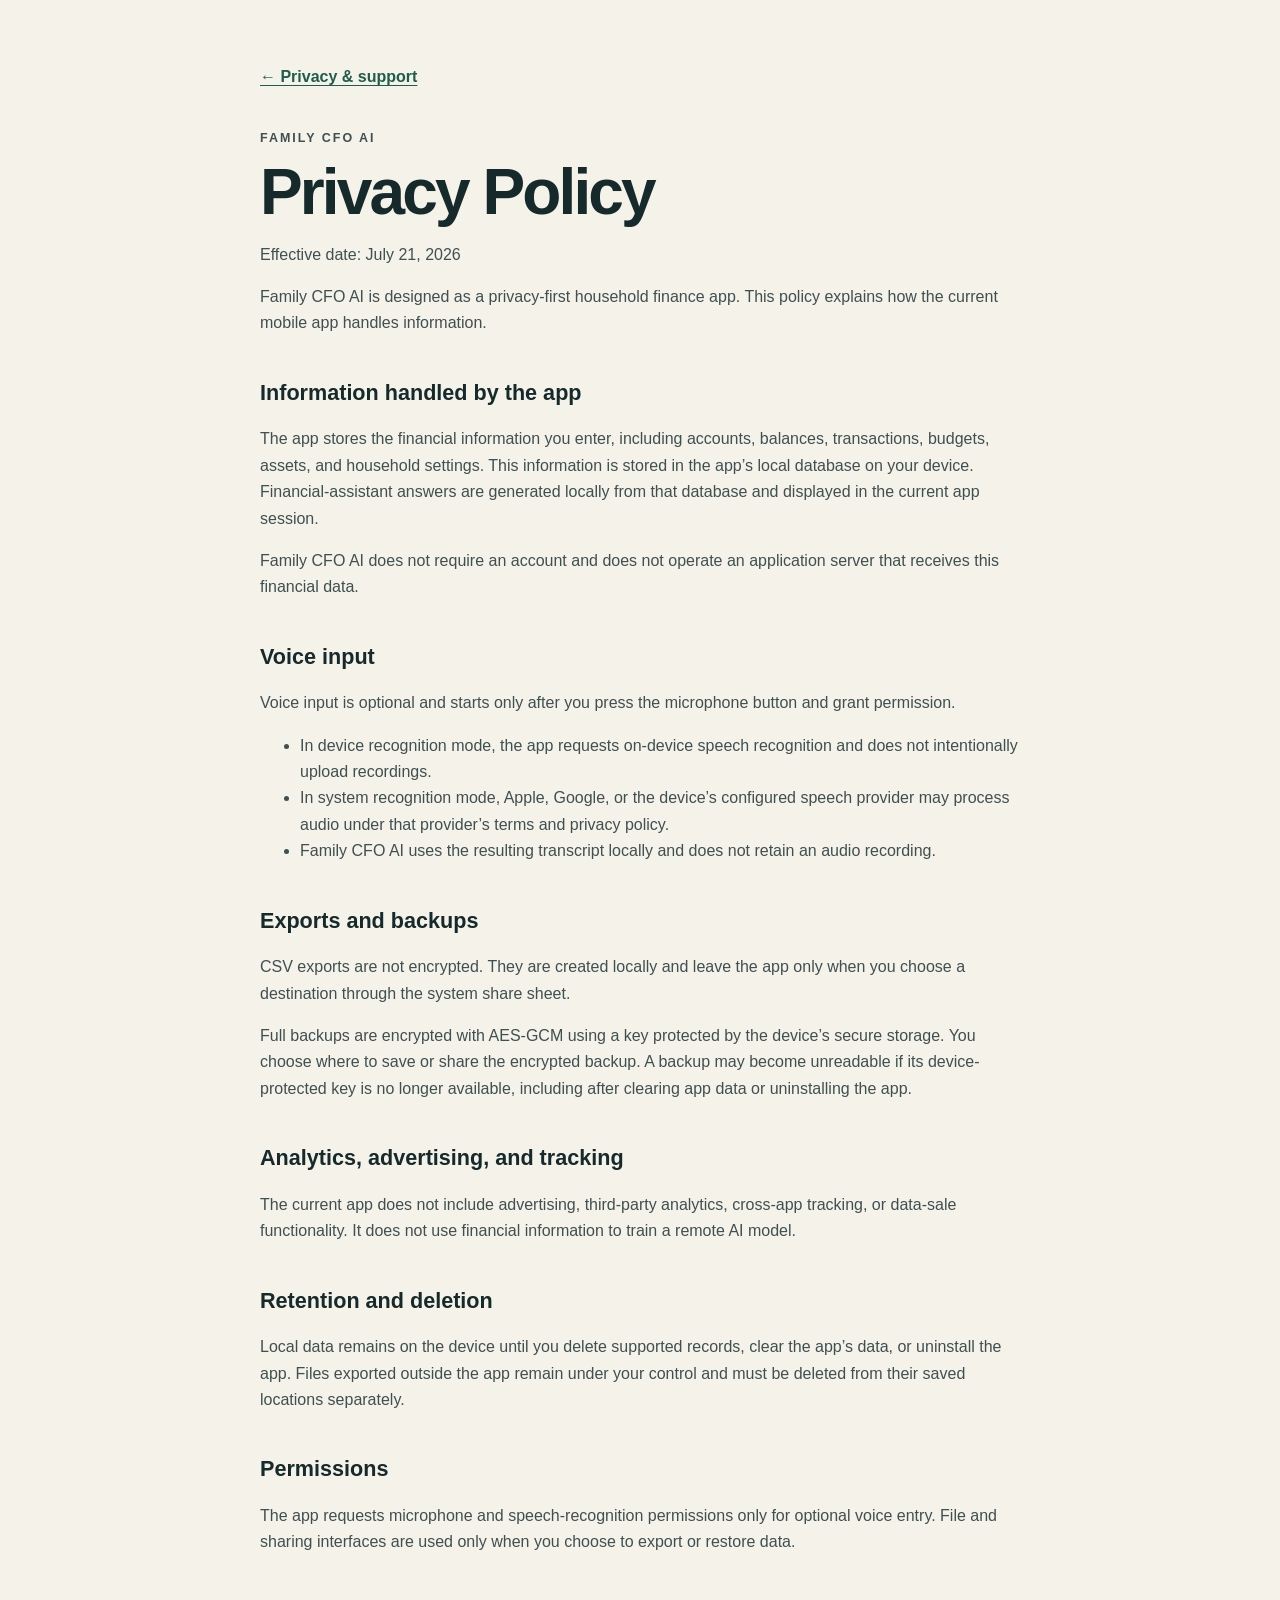
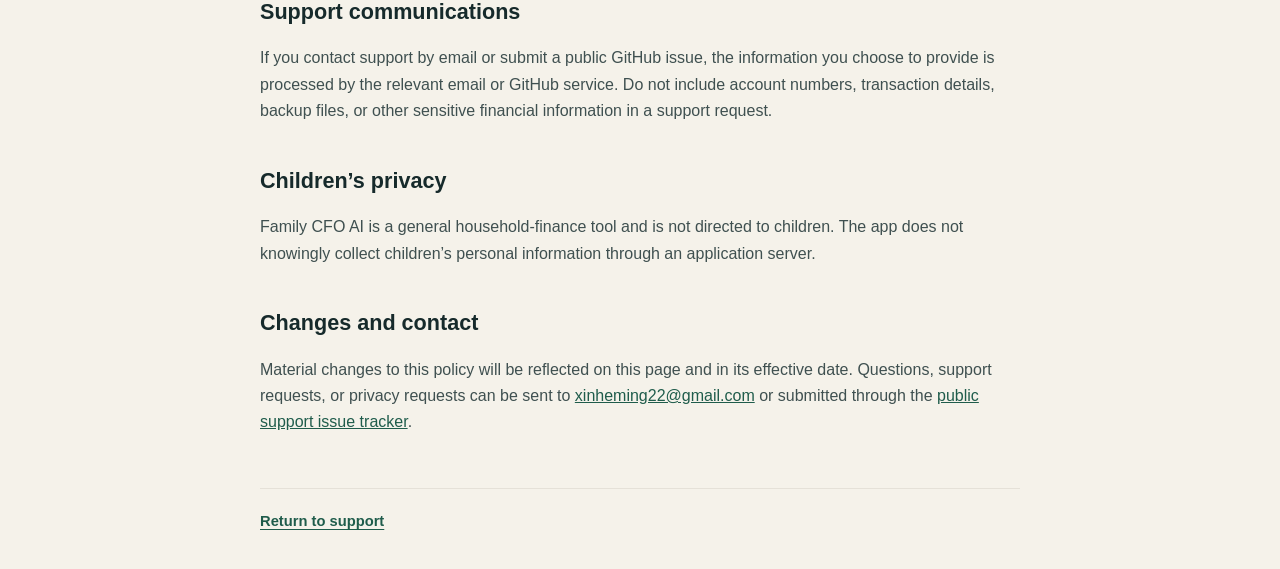
==== privacy-policy.html @ 0508a70f "Publish privacy and support site" ====
<!doctype html>
<html lang="en">
  <head>
    <meta charset="utf-8" />
    <meta name="viewport" content="width=device-width, initial-scale=1" />
    <meta name="description" content="Privacy policy for the Family CFO AI mobile app." />
    <title>Privacy Policy — Family CFO AI</title>
    <link rel="stylesheet" href="./styles.css" />
  </head>
  <body>
    <main class="shell policy">
      <nav><a class="text-link" href="./">← Privacy & support</a></nav>
      <p class="eyebrow">FAMILY CFO AI</p>
      <h1>Privacy Policy</h1>
      <p class="effective">Effective date: July 21, 2026</p>

      <p>Family CFO AI is designed as a privacy-first household finance app. This policy explains how the current mobile app handles information.</p>

      <h2>Information handled by the app</h2>
      <p>The app stores the financial information you enter, including accounts, balances, transactions, budgets, assets, and household settings. This information is stored in the app’s local database on your device. Financial-assistant answers are generated locally from that database and displayed in the current app session.</p>
      <p>Family CFO AI does not require an account and does not operate an application server that receives this financial data.</p>

      <h2>Voice input</h2>
      <p>Voice input is optional and starts only after you press the microphone button and grant permission.</p>
      <ul>
        <li>In device recognition mode, the app requests on-device speech recognition and does not intentionally upload recordings.</li>
        <li>In system recognition mode, Apple, Google, or the device’s configured speech provider may process audio under that provider’s terms and privacy policy.</li>
        <li>Family CFO AI uses the resulting transcript locally and does not retain an audio recording.</li>
      </ul>

      <h2>Exports and backups</h2>
      <p>CSV exports are not encrypted. They are created locally and leave the app only when you choose a destination through the system share sheet.</p>
      <p>Full backups are encrypted with AES-GCM using a key protected by the device’s secure storage. You choose where to save or share the encrypted backup. A backup may become unreadable if its device-protected key is no longer available, including after clearing app data or uninstalling the app.</p>

      <h2>Analytics, advertising, and tracking</h2>
      <p>The current app does not include advertising, third-party analytics, cross-app tracking, or data-sale functionality. It does not use financial information to train a remote AI model.</p>

      <h2>Retention and deletion</h2>
      <p>Local data remains on the device until you delete supported records, clear the app’s data, or uninstall the app. Files exported outside the app remain under your control and must be deleted from their saved locations separately.</p>

      <h2>Permissions</h2>
      <p>The app requests microphone and speech-recognition permissions only for optional voice entry. File and sharing interfaces are used only when you choose to export or restore data.</p>

      <h2>Support communications</h2>
      <p>If you contact support by email or submit a public GitHub issue, the information you choose to provide is processed by the relevant email or GitHub service. Do not include account numbers, transaction details, backup files, or other sensitive financial information in a support request.</p>

      <h2>Children’s privacy</h2>
      <p>Family CFO AI is a general household-finance tool and is not directed to children. The app does not knowingly collect children’s personal information through an application server.</p>

      <h2>Changes and contact</h2>
      <p>Material changes to this policy will be reflected on this page and in its effective date. Questions, support requests, or privacy requests can be sent to <a href="mailto:xinheming22@gmail.com">xinheming22@gmail.com</a> or submitted through the <a href="https://github.com/Xinlucy391/Family_CFO_AI_Support/issues">public support issue tracker</a>.</p>

      <footer>
        <a class="text-link" href="./">Return to support</a>
      </footer>
    </main>
  </body>
</html>
---- styles.css ----
:root {
  color-scheme: light;
  --ink: #162a2b;
  --muted: #647475;
  --cream: #f5f2ea;
  --card: #fffefa;
  --green: #1f5c4b;
  --mint: #dcebe4;
  --line: #e5e1d8;
}

* { box-sizing: border-box; }

body {
  margin: 0;
  background: var(--cream);
  color: var(--ink);
  font-family: -apple-system, BlinkMacSystemFont, "Segoe UI", sans-serif;
  line-height: 1.65;
}

a { color: var(--green); }

.shell {
  width: min(920px, calc(100% - 32px));
  margin: 0 auto;
  padding: 64px 0 36px;
}

.hero { max-width: 680px; margin-bottom: 36px; }
.eyebrow { margin: 0 0 10px; color: var(--green); font-size: 0.78rem; font-weight: 800; letter-spacing: 0.16em; }
h1 { margin: 0; font-size: clamp(2.3rem, 7vw, 4.8rem); line-height: 1.04; letter-spacing: -0.045em; }
.lede { max-width: 620px; color: var(--muted); font-size: 1.15rem; }

.card-grid { display: grid; grid-template-columns: repeat(2, minmax(0, 1fr)); gap: 18px; }
.card { display: flex; min-height: 320px; flex-direction: column; padding: 28px; border: 1px solid var(--line); border-radius: 24px; background: var(--card); }
.card-icon { display: grid; width: 42px; height: 42px; margin: 0; place-items: center; border-radius: 14px; background: var(--mint); color: var(--green); font-weight: 900; }
.card h2 { margin: 22px 0 4px; font-size: 1.45rem; }
.card p:not(.card-icon) { color: var(--muted); }
.actions { display: flex; margin-top: auto; flex-direction: column; align-items: flex-start; gap: 14px; }
.button { display: inline-block; margin-top: auto; padding: 11px 16px; border-radius: 12px; background: var(--green); color: white; font-weight: 750; text-decoration: none; }
.actions .button { margin-top: 0; }
.text-link { font-weight: 700; text-underline-offset: 3px; }

.policy { max-width: 760px; }
.policy nav { margin-bottom: 38px; }
.policy h1 { font-size: clamp(2.25rem, 7vw, 4rem); }
.policy h2 { margin: 38px 0 8px; font-size: 1.35rem; }
.policy p, .policy li { color: #3f5050; }
.effective { color: var(--muted); }
footer { margin-top: 52px; padding-top: 20px; border-top: 1px solid var(--line); color: var(--muted); font-size: 0.92rem; }

@media (max-width: 680px) {
  .shell { padding-top: 38px; }
  .card-grid { grid-template-columns: 1fr; }
  .card { min-height: 280px; }
}
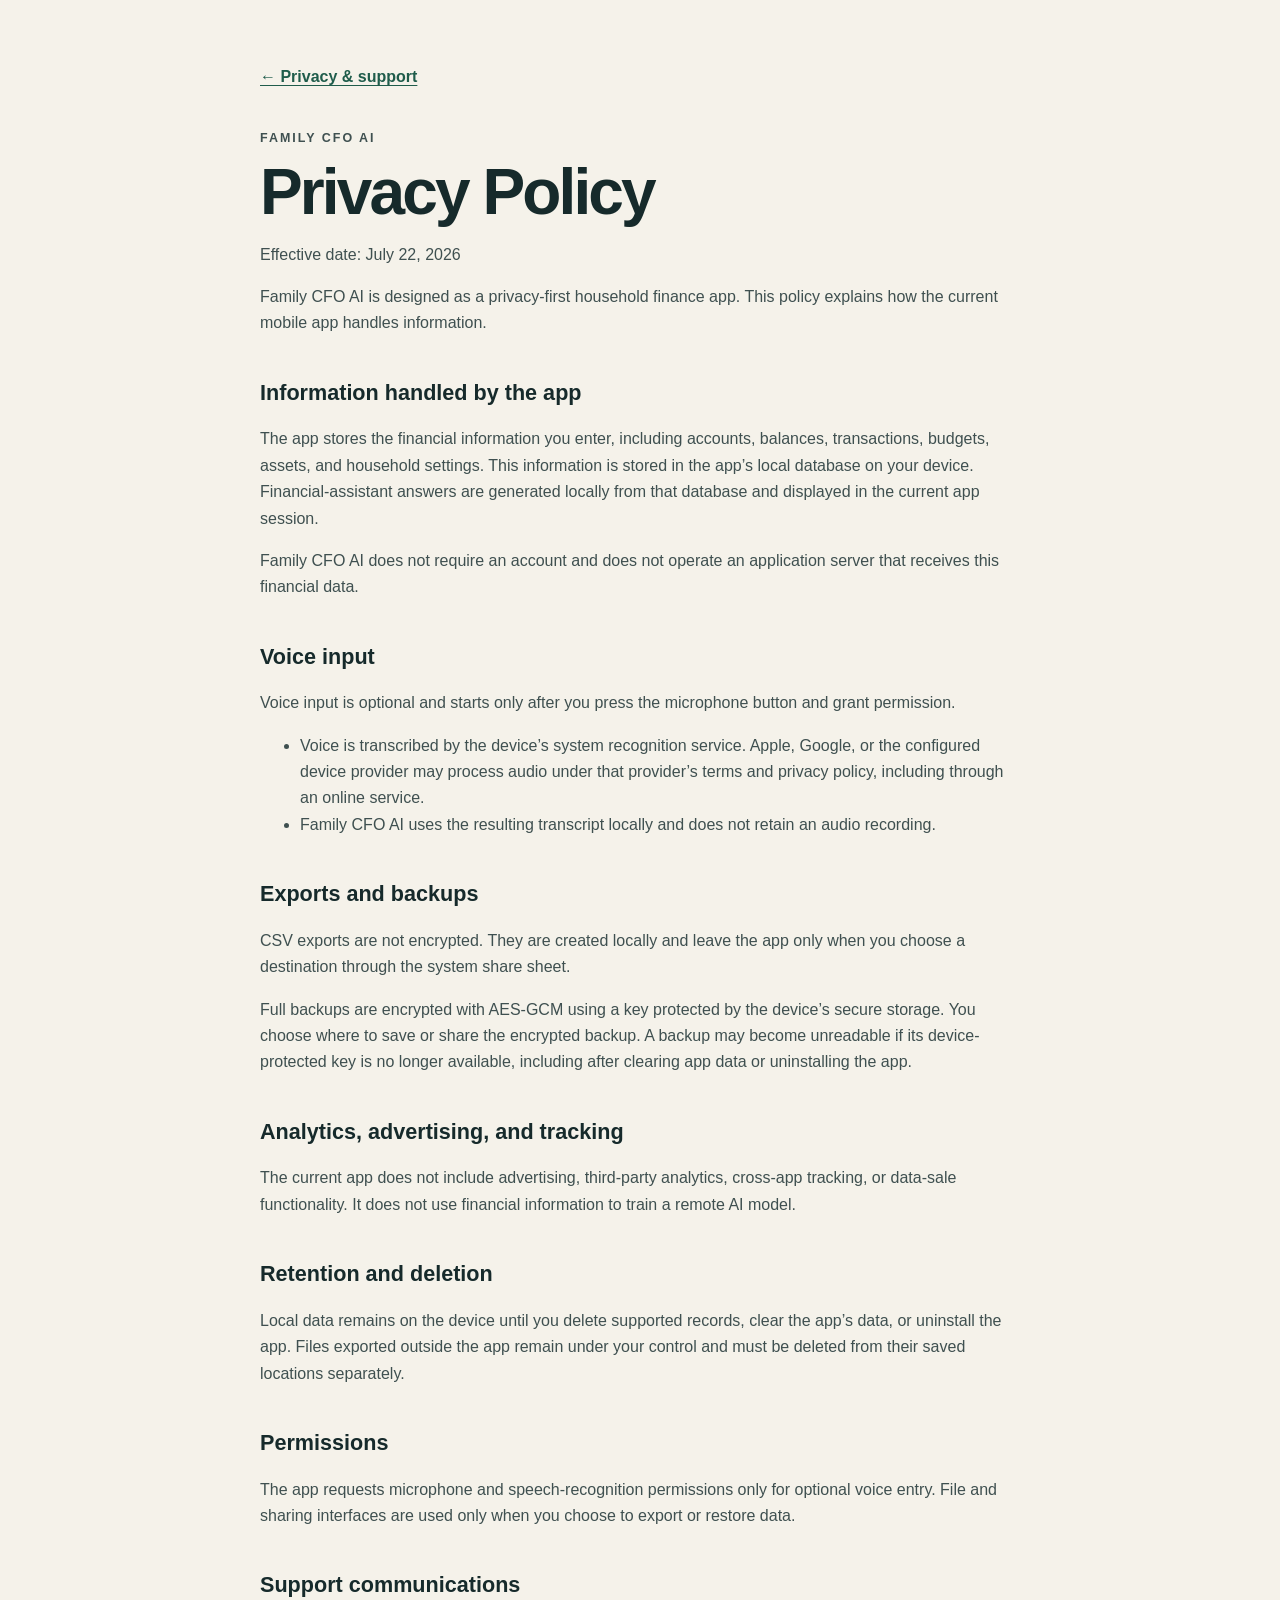
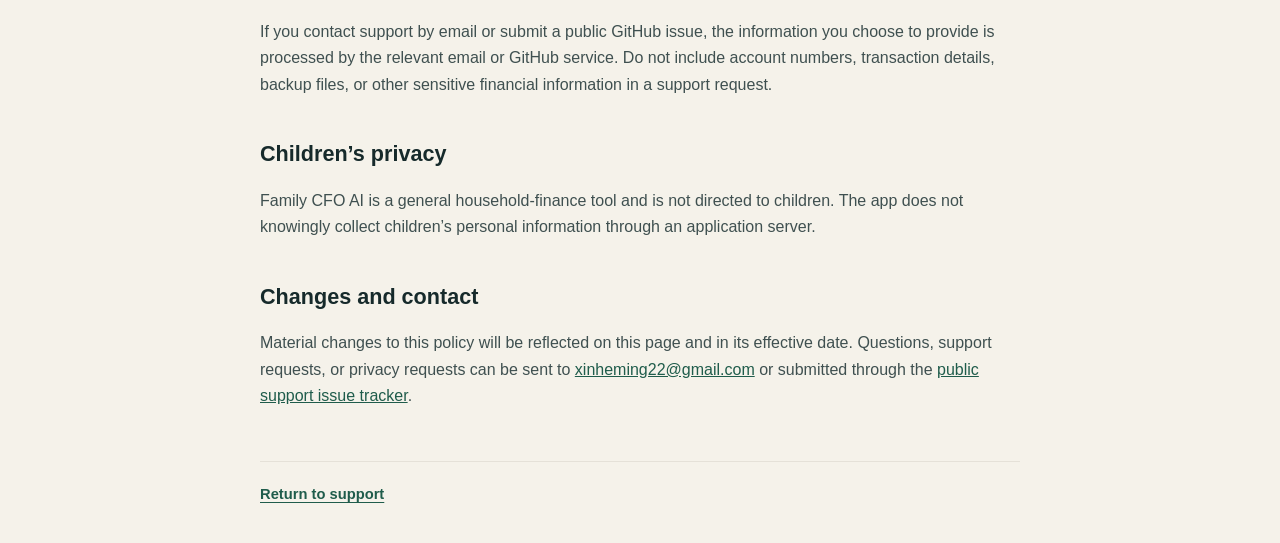
==== commit fe4fa4c8: "Update system speech privacy disclosure" ====
--- a/privacy-policy.html
+++ b/privacy-policy.html
@@ -12,7 +12,7 @@
       <nav><a class="text-link" href="./">← Privacy & support</a></nav>
       <p class="eyebrow">FAMILY CFO AI</p>
       <h1>Privacy Policy</h1>
-      <p class="effective">Effective date: July 21, 2026</p>
+      <p class="effective">Effective date: July 22, 2026</p>
 
       <p>Family CFO AI is designed as a privacy-first household finance app. This policy explains how the current mobile app handles information.</p>
 
@@ -23,8 +23,7 @@
       <h2>Voice input</h2>
       <p>Voice input is optional and starts only after you press the microphone button and grant permission.</p>
       <ul>
-        <li>In device recognition mode, the app requests on-device speech recognition and does not intentionally upload recordings.</li>
-        <li>In system recognition mode, Apple, Google, or the device’s configured speech provider may process audio under that provider’s terms and privacy policy.</li>
+        <li>Voice is transcribed by the device’s system recognition service. Apple, Google, or the configured device provider may process audio under that provider’s terms and privacy policy, including through an online service.</li>
         <li>Family CFO AI uses the resulting transcript locally and does not retain an audio recording.</li>
       </ul>
 
